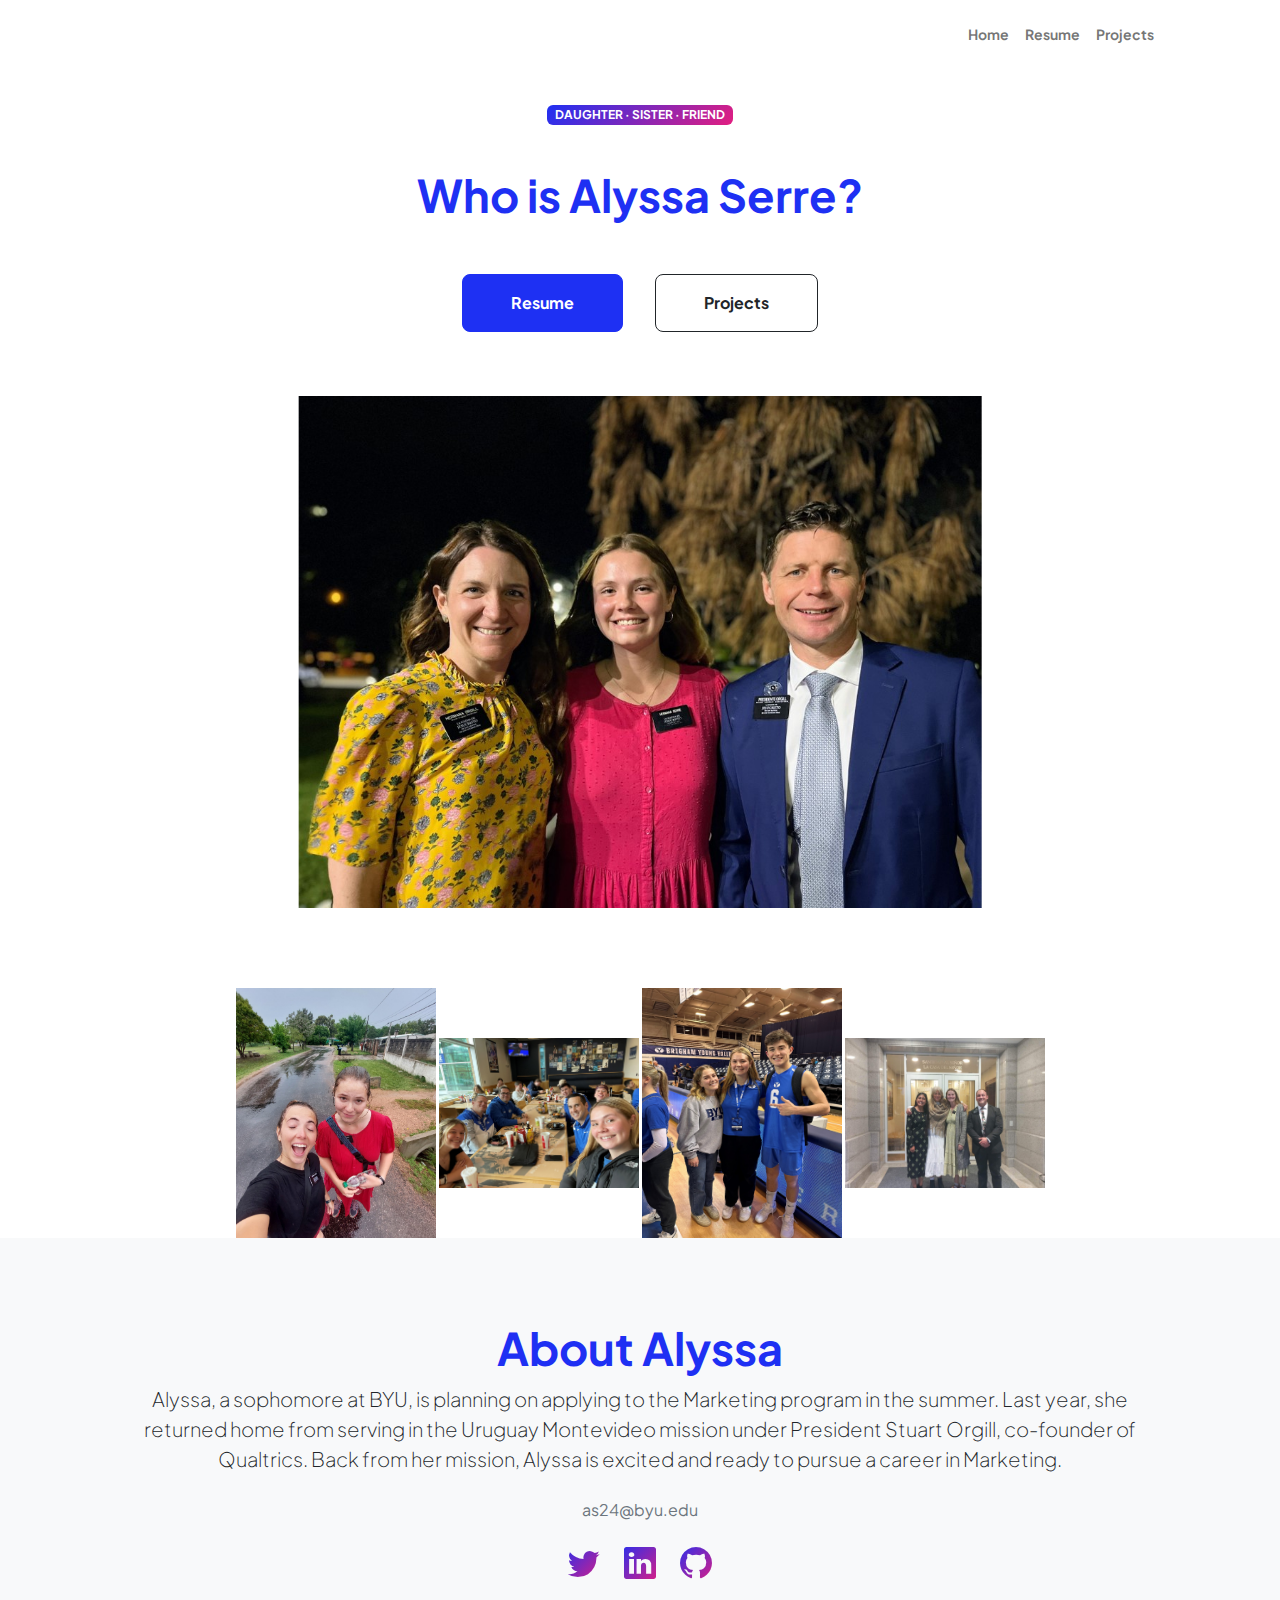
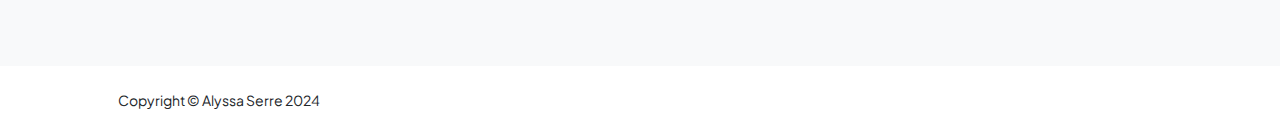
==== index.html @ 7ea1c6a4 "Add files via upload" ====
<!DOCTYPE html>
<html lang="en">
    <head>
        <meta charset="utf-8" />
        <meta name="viewport" content="width=device-width, initial-scale=1, shrink-to-fit=no" />
        <meta name="description" content="" />
        <meta name="author" content="" />
        <title>Alyssa Serre- Resume</title>
        <!-- Favicon-->
        <link rel="icon" type="image/x-icon" href="assets/favicon.ico" />
        <!-- Custom Google font-->
        <link rel="preconnect" href="https://fonts.googleapis.com" />
        <link rel="preconnect" href="https://fonts.gstatic.com" crossorigin />
        <link href="https://fonts.googleapis.com/css2?family=Plus+Jakarta+Sans:wght@100;200;300;400;500;600;700;800;900&amp;display=swap" rel="stylesheet" />
        <!-- Bootstrap icons-->
        <link href="https://cdn.jsdelivr.net/npm/bootstrap-icons@1.8.1/font/bootstrap-icons.css" rel="stylesheet" />
        <!-- Core theme CSS (includes Bootstrap)-->
        <link href="css/styles.css" rel="stylesheet" />
        <link href="css/personalstyles.css" rel="stylesheet" />
    </head>
    <body class="d-flex flex-column h-100">
        <main class="flex-shrink-0">
            <!-- Navigation-->
            <nav class="navbar navbar-expand-lg navbar-light bg-white py-3">
                <div class="container px-5">
                    <!-- <a class="navbar-brand" href="index.html"><span class="fw-bolder text-primary">Start Bootstrap</span></a> -->
                    <button class="navbar-toggler" type="button" data-bs-toggle="collapse" data-bs-target="#navbarSupportedContent" aria-controls="navbarSupportedContent" aria-expanded="false" aria-label="Toggle navigation"><span class="navbar-toggler-icon"></span></button>
                    <div class="collapse navbar-collapse" id="navbarSupportedContent">
                        <ul class="navbar-nav ms-auto mb-2 mb-lg-0 small fw-bolder">
                            <li class="nav-item"><a class="nav-link" href="index.html">Home</a></li>
                            <li class="nav-item"><a class="nav-link" href="resume.html">Resume</a></li>
                            <li class="nav-item"><a class="nav-link" href="projects.html">Projects</a></li>
                            <!-- <li class="nav-item"><a class="nav-link" href="contact.html">Contact</a></li> -->
                        </ul>
                    </div>
                </div>
            </nav>
            <!-- Header-->
            <header class="py-5">
                <div class="container px-5 pb-5">
                    <div class="row gx-5 align-items-center">
                        <div class="col-xxl-5">
                            <!-- Header text content-->
                            <div class="text-center text-xxl-start">
                                <div class="badge bg-gradient-primary-to-secondary text-white mb-4"><div class="text-uppercase">Daughter &middot; Sister &middot; Friend</div></div>
                                <h1 class="display-3 fw-bolder mb-5"><span class="normaltext d-inline">Who is Alyssa Serre?</span></h1>
                                <!-- <div class="fs-3 fw-light text-muted">Brigham Young University- aserre1@byu.edu</div> -->
                                <div class="d-grid gap-3 d-sm-flex justify-content-sm-center justify-content-xxl-start mb-3">
                                    <a class="btn btn-primary btn-lg px-5 py-3 me-sm-3 fs-6 fw-bolder" href="resume.html">Resume</a>
                                    <a class="btn btn-outline-dark btn-lg px-5 py-3 fs-6 fw-bolder" href="projects.html">Projects</a>
                                </div>
                            </div>
                        </div>
                        <div class="col-xxl-7">
                            <!-- Header profile picture-->
                            <div class="d-flex justify-content-center mt-5 mt-xxl-0">
                                <div class="profile bg-gradient-primary-to-secondary">
                                    <!-- TIP: For best results, use a photo with a transparent background like the demo example below-->
                                    <!-- Watch a tutorial on how to do this on YouTube (link)-->
                                    <img class="profile-img" src="assets/profile.png" alt="..." />
                                    <div class="dots-1">
      
                                    </div>
                                </div>
                            </div>
                        </div>
                    </div>
                </div>
            </header>
            <div class="photo-grid">
                <center>
                <img src="assets/photo1.jpg" alt="Hna Alder and I as missionaries in La Paz" width="200" height="250">
                <img src="assets/photo2.jpg" alt="Lunch with my Event Manager team" width="200" height="150">
                <img src="assets/photo3.jpg" alt="After working the volleyball game with Jackson Fife" width="200" height="250">
                <img src="assets/photo4.jpg" alt="At the temple with Syvlia after she had received her endowments" width="200" height="150">
            </center>
              </div>
            <!-- About Section-->
            <section class="bg-light py-5">
                <div class="container px-5">
                    <div class="row gx-5 justify-content-center">
                        <div class="col-xxl-8">
                            <div class="text-center my-5">
                                <h2 class="display-5 fw-bolder"><span class="normaltext d-inline">About Alyssa</span></h2>
                                <p class="lead fw-light mb-4">Alyssa, a sophomore at BYU, is planning on applying to the Marketing program in the summer. Last year, she returned home from serving in the Uruguay Montevideo mission under President Stuart Orgill, co-founder of Qualtrics. Back from her mission, Alyssa is excited and ready to pursue a career in Marketing.</p>
                                <p class="text-muted">as24@byu.edu</p>
                                <div class="d-flex justify-content-center fs-2 gap-4">
                                    <a class="text-gradient" href="https://twitter.com/" target="_blank"><i class="bi bi-twitter"></i></a>
                                    <a class="text-gradient" href="https://linkedin.com/" target="_blank"><i class="bi bi-linkedin"></i></a>
                                    <a class="text-gradient" href="https://github.com/" target="_blank"><i class="bi bi-github"></i></a>
                                </div>
                            </div>
                        </div>
                    </div>
                </div>
            </section>
        </main>
        <!-- Footer-->
        <footer class="bg-white py-4 mt-auto">
            <div class="container px-5">
                <div class="row align-items-center justify-content-between flex-column flex-sm-row">
                    <div class="col-auto"><div class="small m-0">Copyright &copy; Alyssa Serre 2024</div></div>
                </div>
            </div>
        </footer>
        <!-- Bootstrap core JS-->
        <script src="https://cdn.jsdelivr.net/npm/bootstrap@5.2.3/dist/js/bootstrap.bundle.min.js"></script>
        <!-- Core theme JS-->
        <script src="js/scripts.js"></script>
    </body>
</html>
---- css/personalstyles.css ----
.normaltext{
    color: #1e30f3;
}
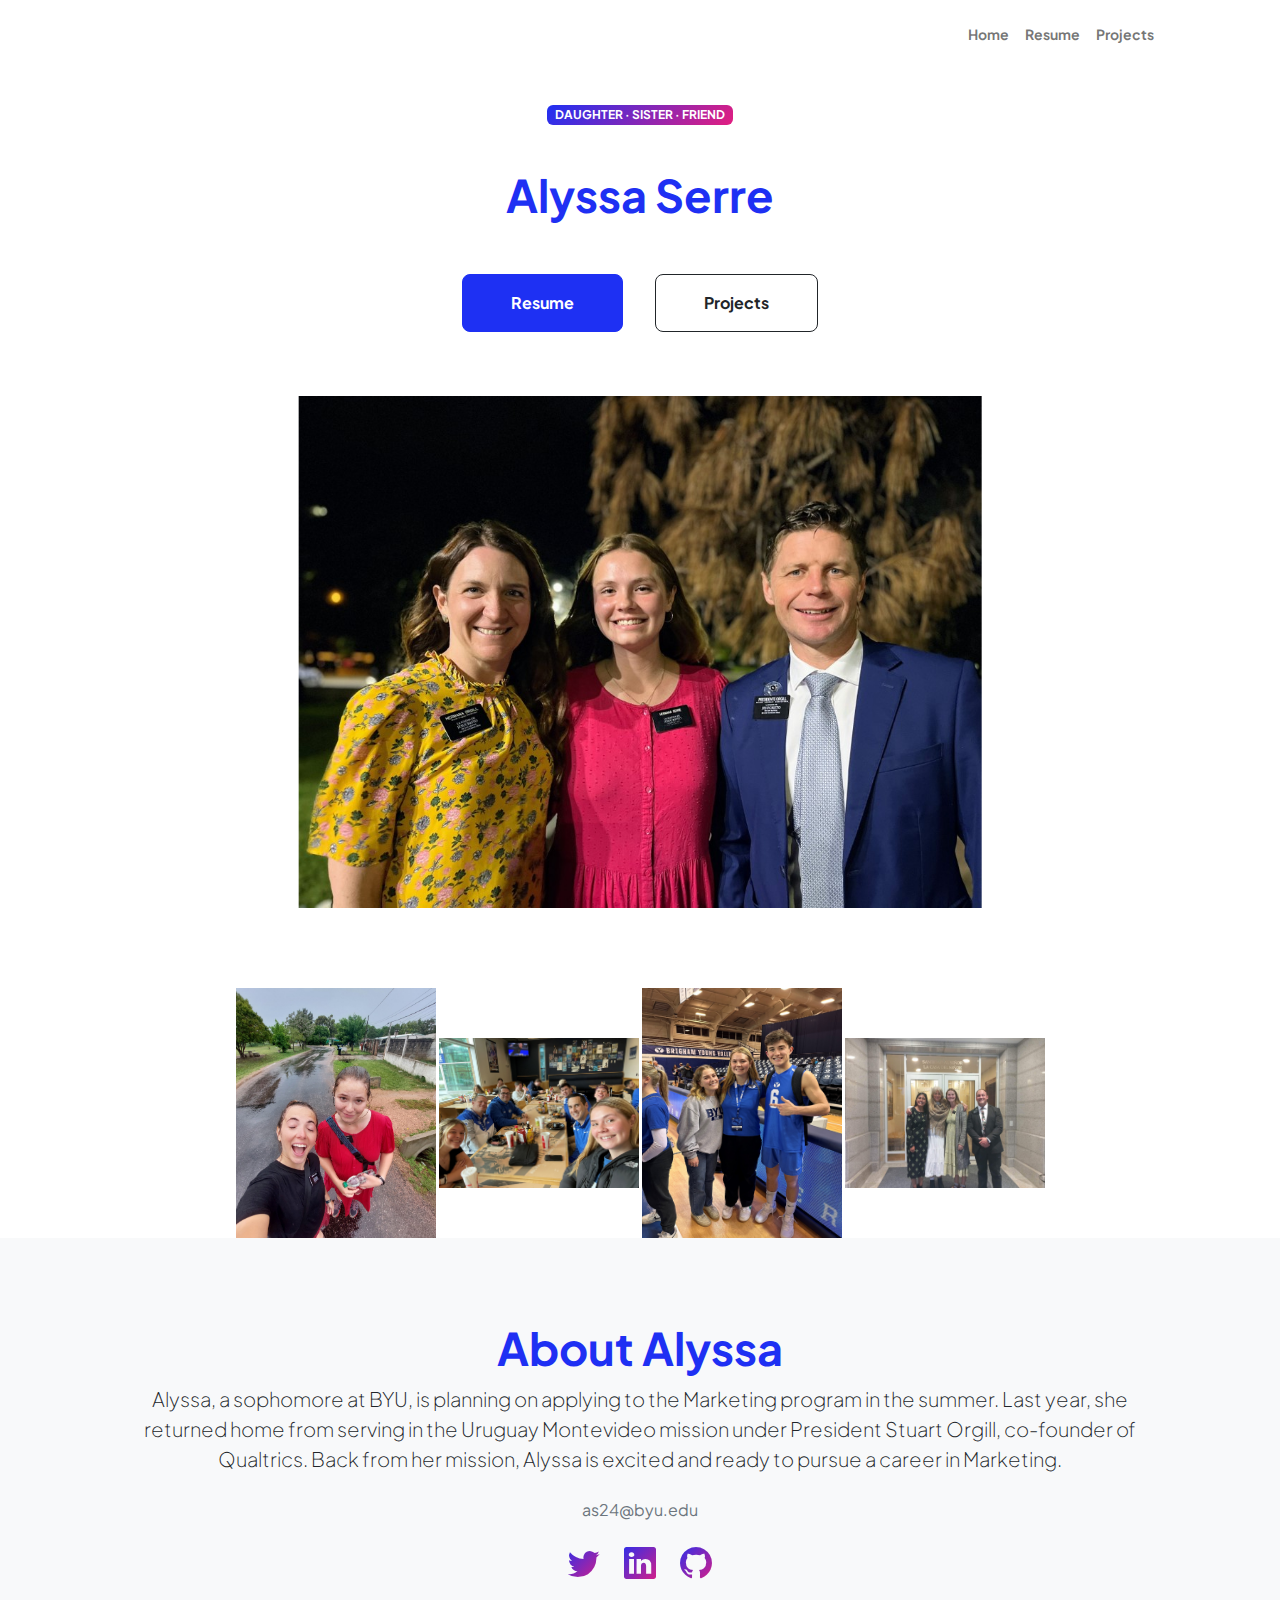
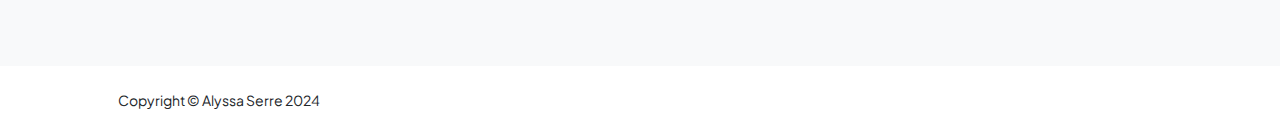
==== commit 3bb4cb82: "Update index.html" ====
--- a/index.html
+++ b/index.html
@@ -43,7 +43,7 @@
                             <!-- Header text content-->
                             <div class="text-center text-xxl-start">
                                 <div class="badge bg-gradient-primary-to-secondary text-white mb-4"><div class="text-uppercase">Daughter &middot; Sister &middot; Friend</div></div>
-                                <h1 class="display-3 fw-bolder mb-5"><span class="normaltext d-inline">Who is Alyssa Serre?</span></h1>
+                                <h1 class="display-3 fw-bolder mb-5"><span class="normaltext d-inline">Alyssa Serre</span></h1>
                                 <!-- <div class="fs-3 fw-light text-muted">Brigham Young University- aserre1@byu.edu</div> -->
                                 <div class="d-grid gap-3 d-sm-flex justify-content-sm-center justify-content-xxl-start mb-3">
                                     <a class="btn btn-primary btn-lg px-5 py-3 me-sm-3 fs-6 fw-bolder" href="resume.html">Resume</a>
